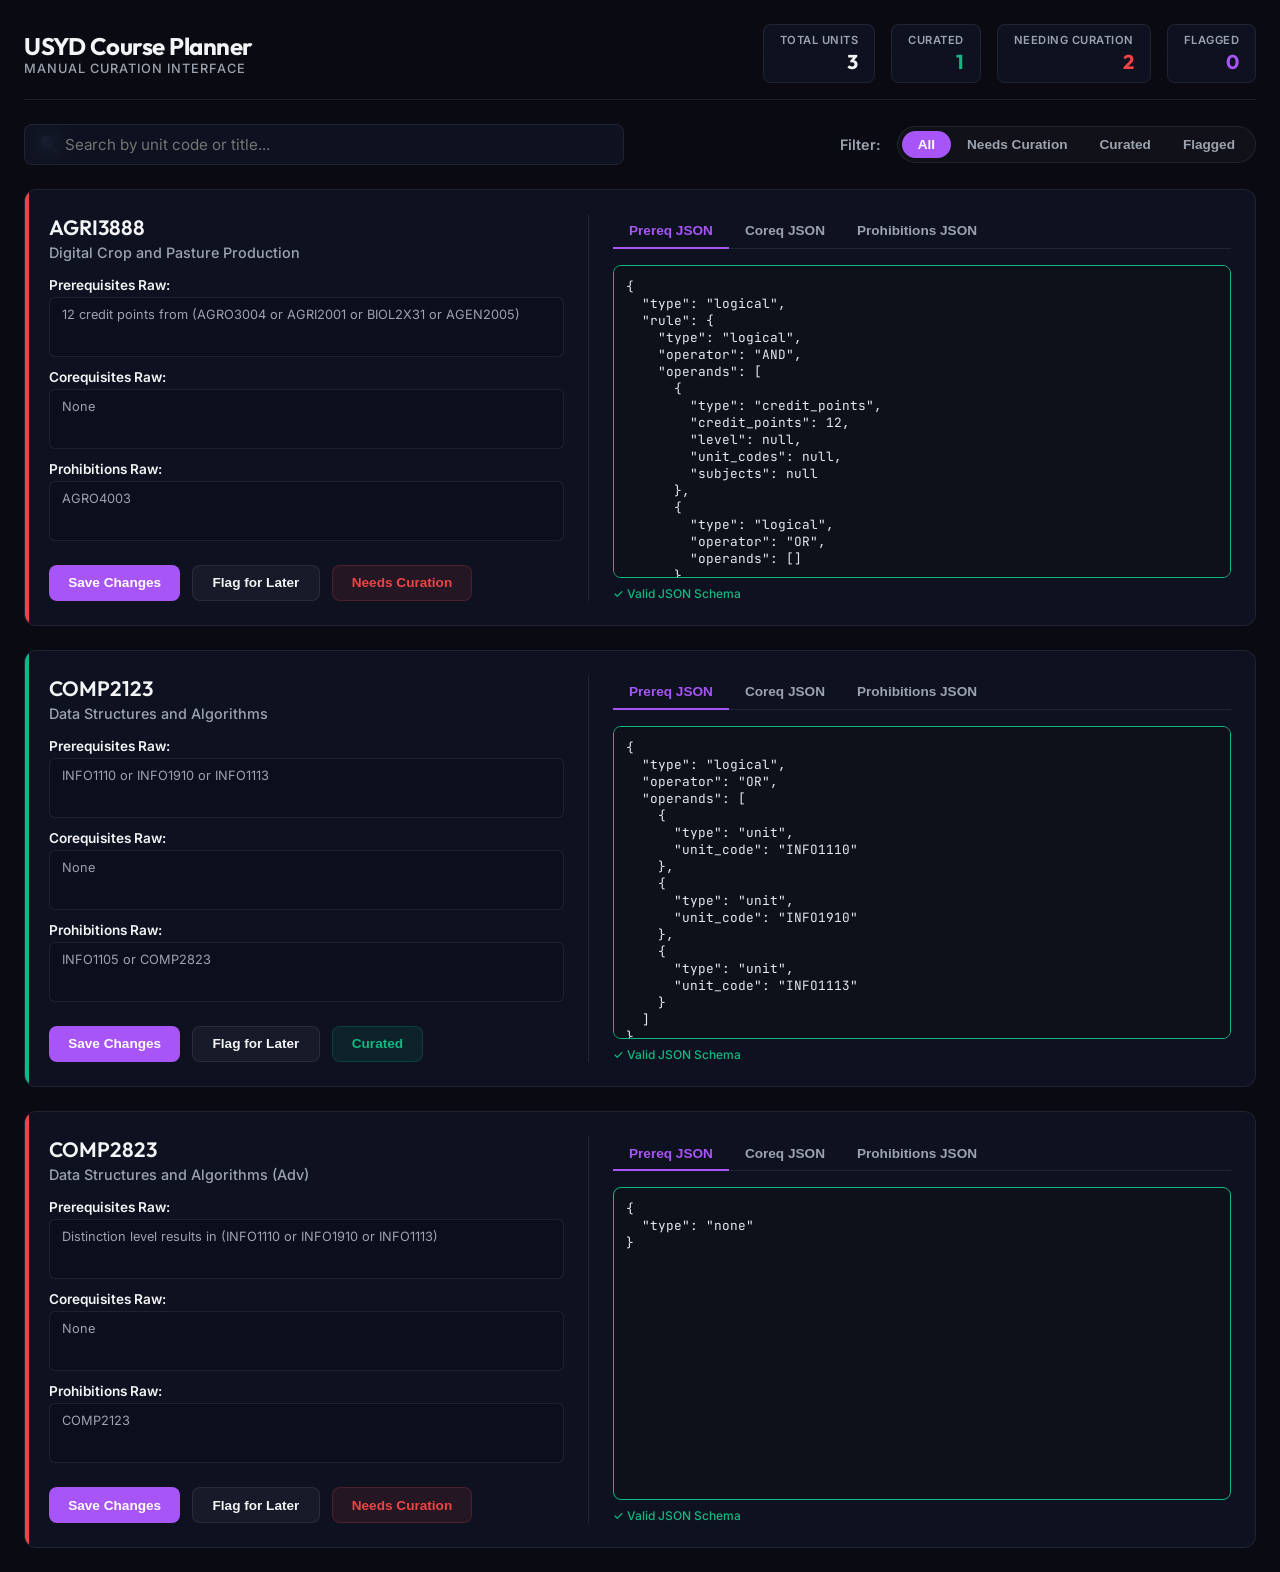
==== admin/static/index.html @ cab92e8d "feat: improved regex-based rule parsing engine and core directory structure" ====
<!DOCTYPE html>
<html lang="en">
<head>
    <meta charset="UTF-8">
    <meta name="viewport" content="width=device-width, initial-scale=1.0">
    <title>USYD Course Planner - Curation Admin Portal</title>
    <link rel="preconnect" href="https://fonts.googleapis.com">
    <link rel="preconnect" href="https://fonts.gstatic.com" crossorigin>
    <link href="https://fonts.googleapis.com/css2?family=Inter:wght@300;400;500;600;700&family=Outfit:wght@400;500;600;700&family=JetBrains+Mono:wght@400;500&display=swap" rel="stylesheet">
    <link rel="stylesheet" href="style.css">
</head>
<body>
    <div class="stars-bg"></div>
    <div class="portal-container">
        <!-- Header Section -->
        <header class="portal-header">
            <div class="header-logo">
                <div class="logo-text">
                    <h1>USYD Course Planner</h1>
                    <p>Manual Curation Interface</p>
                </div>
            </div>
            <!-- Stats Panel -->
            <div class="stats-panel">
                <div class="stat-card">
                    <span class="stat-label">Total Units</span>
                    <span class="stat-value" id="stat-total">0</span>
                </div>
                <div class="stat-card accent-emerald">
                    <span class="stat-label">Curated</span>
                    <span class="stat-value" id="stat-curated">0</span>
                </div>
                <div class="stat-card accent-rose">
                    <span class="stat-label">Needing Curation</span>
                    <span class="stat-value" id="stat-pending">0</span>
                </div>
                <div class="stat-card accent-purple-stat">
                    <span class="stat-label">Flagged</span>
                    <span class="stat-value" id="stat-flagged">0</span>
                </div>
            </div>
        </header>

        <!-- Controls Section -->
        <section class="controls-section">
            <div class="search-wrapper">
                <span class="search-icon">🔍</span>
                <input type="text" id="search-input" placeholder="Search by unit code or title..." autocomplete="off">
            </div>
            <div class="filter-wrapper">
                <span class="filter-label">Filter:</span>
                <div class="filter-pills">
                    <button class="filter-pill active" data-filter="all">All</button>
                    <button class="filter-pill" data-filter="pending">Needs Curation</button>
                    <button class="filter-pill" data-filter="curated">Curated</button>
                    <button class="filter-pill" data-filter="flagged">Flagged</button>
                </div>
            </div>
        </section>

        <!-- Rules Grid Section -->
        <main class="rules-grid-wrapper">
            <div class="rules-grid" id="rules-grid">
                <!-- Cards will be dynamically injected here -->
                <div class="loading-state">Loading unit of study rules...</div>
            </div>
        </main>
    </div>
    
    <script src="app.js"></script>
</body>
</html>
---- admin/static/style.css ----
/* admin/static/style.css */
:root {
    --bg-dark: #0a0b12;
    --card-bg: rgba(18, 22, 41, 0.65);
    --border-color: rgba(255, 255, 255, 0.08);
    --border-hover: rgba(168, 85, 247, 0.4);
    --accent-purple: #a855f7;
    --accent-purple-glow: rgba(168, 85, 247, 0.15);
    --text-primary: #f3f4f6;
    --text-secondary: #9ca3af;
    --emerald-green: #10b981;
    --rose-red: #ef4444;
    --yellow-warn: #eab308;
    --glass-blur: blur(12px);
}

* {
    box-sizing: border-box;
    margin: 0;
    padding: 0;
}

body {
    background-color: var(--bg-dark);
    font-family: 'Inter', sans-serif;
    color: var(--text-primary);
    min-height: 100vh;
    overflow-x: hidden;
    position: relative;
}

/* Subtle background stars/mesh effect */
.stars-bg {
    position: fixed;
    top: 0;
    left: 0;
    width: 100%;
    height: 100%;
    background-color: var(--bg-dark);
    z-index: -1;
}

.portal-container {
    max-width: 1300px;
    margin: 0 auto;
    padding: 1.5rem 1.5rem;
}

/* Header styling */
.portal-header {
    display: flex;
    justify-content: space-between;
    align-items: center;
    margin-bottom: 1.5rem;
    border-bottom: 1px solid var(--border-color);
    padding-bottom: 1rem;
}

.header-logo {
    display: flex;
    align-items: center;
    gap: 1rem;
}

.logo-icon {
    font-size: 2.5rem;
    filter: drop-shadow(0 0 10px var(--accent-purple));
}

.logo-text h1 {
    font-family: 'Outfit', sans-serif;
    font-size: 1.5rem;
    font-weight: 700;
    color: var(--text-primary);
    letter-spacing: -0.5px;
}

.logo-text p {
    font-size: 0.8rem;
    color: var(--text-secondary);
    font-weight: 500;
    text-transform: uppercase;
    letter-spacing: 1px;
}

/* Stats panel */
.stats-panel {
    display: flex;
    gap: 1rem;
}

.stat-card {
    background: var(--card-bg);
    border: 1px solid var(--border-color);
    backdrop-filter: var(--glass-blur);
    padding: 0.5rem 1rem;
    border-radius: 8px;
    display: flex;
    flex-direction: column;
    align-items: flex-end;
    transition: all 0.3s ease;
}

.stat-card:hover {
    border-color: rgba(255, 255, 255, 0.15);
}

.stat-label {
    font-size: 0.7rem;
    color: var(--text-secondary);
    text-transform: uppercase;
    font-weight: 600;
    letter-spacing: 0.5px;
    margin-bottom: 0.15rem;
}

.stat-value {
    font-family: 'Outfit', sans-serif;
    font-size: 1.25rem;
    font-weight: 700;
}

.stat-card.accent-emerald .stat-value {
    color: var(--emerald-green);
}

.stat-card.accent-rose .stat-value {
    color: var(--rose-red);
}

.stat-card.accent-purple-stat .stat-value {
    color: var(--accent-purple);
}

/* Controls section */
.controls-section {
    display: flex;
    justify-content: space-between;
    align-items: center;
    gap: 2rem;
    margin-bottom: 1.5rem;
}

.search-wrapper {
    position: relative;
    flex-grow: 1;
    max-width: 600px;
}

.search-icon {
    position: absolute;
    left: 1rem;
    top: 50%;
    transform: translateY(-50%);
    color: var(--text-secondary);
    font-size: 1rem;
}

#search-input {
    width: 100%;
    padding: 0.6rem 1rem 0.6rem 2.5rem;
    background: var(--card-bg);
    border: 1px solid var(--border-color);
    border-radius: 8px;
    color: var(--text-primary);
    font-size: 0.95rem;
    font-family: 'Inter', sans-serif;
    outline: none;
    transition: all 0.3s ease;
    backdrop-filter: var(--glass-blur);
}

#search-input:focus {
    border-color: var(--accent-purple);
}

.filter-wrapper {
    display: flex;
    align-items: center;
    gap: 1rem;
}

.filter-label {
    font-size: 0.9rem;
    color: var(--text-secondary);
    font-weight: 600;
}

.filter-pills {
    display: flex;
    background: rgba(255, 255, 255, 0.03);
    border: 1px solid var(--border-color);
    border-radius: 100px;
    padding: 0.25rem;
}

.filter-pill {
    background: transparent;
    border: none;
    outline: none;
    padding: 0.4rem 1rem;
    color: var(--text-secondary);
    font-size: 0.85rem;
    font-weight: 600;
    border-radius: 100px;
    cursor: pointer;
    transition: all 0.2s ease;
}

.filter-pill:hover {
    color: var(--text-primary);
}

.filter-pill.active {
    background: var(--accent-purple);
    color: #fff;
}

/* Rules Grid layout */
.rules-grid-wrapper {
    width: 100%;
}

.rules-grid {
    display: flex;
    flex-direction: column;
    gap: 1.5rem;
}

.loading-state, .empty-state {
    text-align: center;
    padding: 5rem 0;
    font-size: 1.2rem;
    color: var(--text-secondary);
    font-weight: 500;
}

/* Unit Card Split Column styling */
.unit-card {
    background: var(--card-bg);
    border: 1px solid var(--border-color);
    border-radius: 12px;
    padding: 1.5rem;
    display: flex;
    flex-direction: row;
    gap: 1.5rem;
    align-items: stretch;
    backdrop-filter: var(--glass-blur);
    transition: all 0.3s ease;
    position: relative;
    overflow: hidden;
}

.unit-card::before {
    content: '';
    position: absolute;
    top: 0;
    left: 0;
    width: 4px;
    height: 100%;
    background: transparent;
    transition: background-color 0.3s ease;
}

.unit-card.needs-curate::before {
    background: var(--rose-red);
}

.unit-card.curated::before {
    background: var(--emerald-green);
}

.unit-card:hover {
    border-color: var(--border-color);
}

.card-left {
    flex: 1;
    display: flex;
    flex-direction: column;
    gap: 1rem;
    border-right: 1px solid var(--border-color);
    padding-right: 1.5rem;
}

.card-right {
    flex: 1.2;
    display: flex;
    flex-direction: column;
    gap: 1rem;
}

.card-header {
    display: flex;
    justify-content: space-between;
    align-items: flex-start;
    gap: 1rem;
}

.unit-meta h2 {
    font-family: 'Outfit', sans-serif;
    font-size: 1.3rem;
    font-weight: 600;
    margin-bottom: 0.25rem;
}

.unit-title {
    font-size: 0.9rem;
    color: var(--text-secondary);
    font-weight: 500;
}

/* Badge styling */
.status-badge {
    padding: 0.4rem 0.8rem;
    font-size: 0.75rem;
    font-weight: 700;
    text-transform: uppercase;
    letter-spacing: 0.5px;
    border-radius: 6px;
    cursor: pointer;
    transition: all 0.2s ease;
    user-select: none;
}

.status-badge.pending {
    background: rgba(239, 68, 68, 0.1);
    color: var(--rose-red);
    border: 1px solid rgba(239, 68, 68, 0.2);
}

.status-badge.pending:hover {
    background: rgba(239, 68, 68, 0.2);
}

.status-badge.verified {
    background: rgba(16, 185, 129, 0.1);
    color: var(--emerald-green);
    border: 1px solid rgba(16, 185, 129, 0.2);
}

.status-badge.verified:hover {
    background: rgba(16, 185, 129, 0.2);
}

/* Raw Rules Display styling */
.raw-rules-container {
    display: flex;
    flex-direction: column;
    gap: 0.75rem;
}

.raw-rule-item {
    font-size: 0.85rem;
    display: flex;
    flex-direction: column;
    gap: 0.25rem;
}

.raw-rule-item strong {
    color: var(--text-primary);
    font-weight: 600;
}

.raw-rule-text {
    background: rgba(0, 0, 0, 0.15);
    border: 1px solid var(--border-color);
    border-radius: 6px;
    padding: 0.5rem 0.75rem;
    color: var(--text-secondary);
    font-size: 0.8rem;
    line-height: 1.4;
    height: 60px;
    max-height: 60px;
    overflow-y: auto;
}

/* Card Body (Tabs & Editors) */
.card-tabs {
    display: flex;
    border-bottom: 1px solid var(--border-color);
}

.tab-btn {
    background: transparent;
    border: none;
    outline: none;
    padding: 0.6rem 1rem;
    color: var(--text-secondary);
    font-size: 0.85rem;
    font-weight: 600;
    cursor: pointer;
    position: relative;
    transition: color 0.2s ease;
}

.tab-btn:hover {
    color: var(--text-primary);
}

.tab-btn.active {
    color: var(--accent-purple);
}

.tab-btn.active::after {
    content: '';
    position: absolute;
    bottom: -1px;
    left: 0;
    width: 100%;
    height: 2px;
    background: var(--accent-purple);
}

.tab-content {
    display: flex;
    flex-direction: column;
    gap: 0.75rem;
    flex: 1;
    min-height: 240px;
}

.editor-wrapper {
    display: flex;
    flex-direction: column;
    gap: 0.5rem;
    position: relative;
    flex: 1;
    min-height: 0;
}

.json-editor {
    width: 100%;
    flex: 1;
    height: auto;
    min-height: 0;
    background: #0f111a;
    border: 1px solid var(--border-color);
    border-radius: 8px;
    padding: 0.75rem;
    color: #e2e8f0;
    font-family: 'JetBrains Mono', monospace;
    font-size: 0.8rem;
    resize: none;
    outline: none;
    transition: all 0.3s ease;
}

.json-editor.invalid {
    border-color: var(--rose-red);
}

.json-editor.valid {
    border-color: var(--emerald-green);
}

.validation-msg {
    font-size: 0.75rem;
    display: flex;
    align-items: center;
    gap: 0.25rem;
    font-weight: 500;
}

.validation-msg.error {
    color: var(--rose-red);
}

.validation-msg.ok {
    color: var(--emerald-green);
}

/* Card Actions */
.card-actions {
    display: flex;
    gap: 0.75rem;
    justify-content: flex-start;
    padding-top: 0.5rem;
    margin-top: auto;
}

.btn {
    padding: 0.6rem 1.2rem;
    font-size: 0.85rem;
    font-weight: 600;
    border-radius: 8px;
    cursor: pointer;
    transition: all 0.2s ease;
    border: none;
    outline: none;
    display: inline-flex;
    align-items: center;
    justify-content: center;
    text-transform: none;
    letter-spacing: normal;
}

.btn-secondary {
    background: rgba(255, 255, 255, 0.04);
    color: var(--text-primary);
    border: 1px solid var(--border-color);
}

.btn-secondary:hover {
    background: rgba(255, 255, 255, 0.08);
}

.btn.flagged {
    background: rgba(168, 85, 247, 0.15);
    color: var(--accent-purple);
    border: 1px solid rgba(168, 85, 247, 0.3);
}

.btn.flagged:hover {
    background: rgba(168, 85, 247, 0.25);
}

.btn.pending {
    background: rgba(239, 68, 68, 0.1);
    color: var(--rose-red);
    border: 1px solid rgba(239, 68, 68, 0.2);
}

.btn.pending:hover {
    background: rgba(239, 68, 68, 0.2);
}

.btn.verified {
    background: rgba(16, 185, 129, 0.1);
    color: var(--emerald-green);
    border: 1px solid rgba(16, 185, 129, 0.2);
}

.btn.verified:hover {
    background: rgba(16, 185, 129, 0.2);
}

.btn-primary {
    background: var(--accent-purple);
    color: #fff;
}

.btn-primary:hover:not(:disabled) {
    background: #b56ff8;
}

.btn-primary:disabled {
    opacity: 0.4;
    cursor: not-allowed;
}

/* Card highlighting flash animation */
@keyframes border-flash {
    0% { border-color: var(--accent-purple); box-shadow: 0 0 15px rgba(168, 85, 247, 0.2); }
    100% { border-color: var(--border-color); box-shadow: none; }
}

.unit-card.flash-highlight {
    animation: border-flash 1.2s ease-out;
}

/* Soft warnings container styling */
.soft-warnings-container {
    background: rgba(234, 179, 8, 0.08);
    border: 1px solid rgba(234, 179, 8, 0.2);
    border-radius: 8px;
    padding: 0.6rem 0.8rem;
    display: flex;
    flex-direction: column;
    gap: 0.4rem;
}

.soft-warning-item {
    display: flex;
    align-items: flex-start;
    gap: 0.5rem;
    color: #ffd666;
    font-size: 0.8rem;
    line-height: 1.4;
}

.soft-warning-icon {
    font-size: 0.9rem;
    flex-shrink: 0;
    margin-top: 1px;
}

.soft-warning-text {
    font-weight: 500;
}
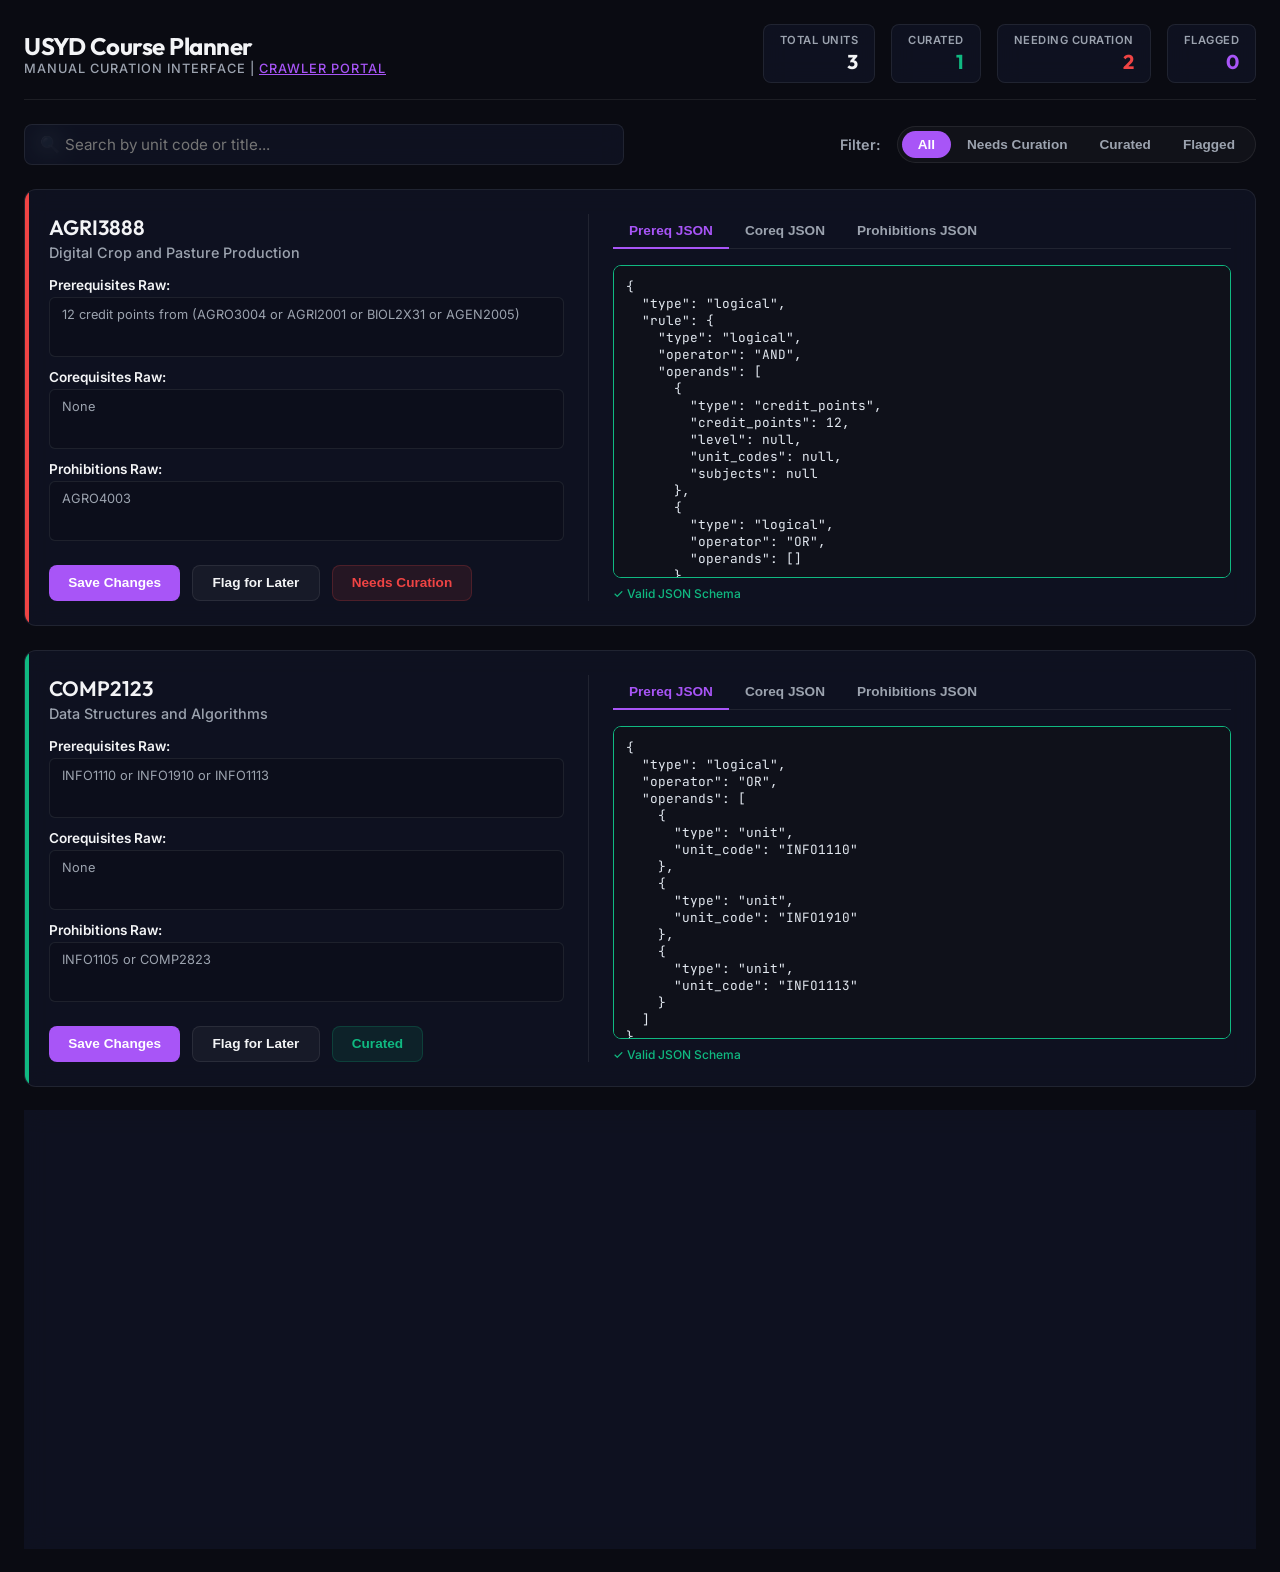
==== commit dbe61e7d: "feat: implement project scaffolding with crawlers, parser logic, admin portal, and a Tailwind-based " ====
--- a/admin/static/index.html
+++ b/admin/static/index.html
@@ -17,7 +17,7 @@
             <div class="header-logo">
                 <div class="logo-text">
                     <h1>USYD Course Planner</h1>
-                    <p>Manual Curation Interface</p>
+                    <p>Manual Curation Interface | <a href="/crawler" style="color: var(--accent-purple); text-decoration: underline;">Crawler Portal</a></p>
                 </div>
             </div>
             <!-- Stats Panel -->
